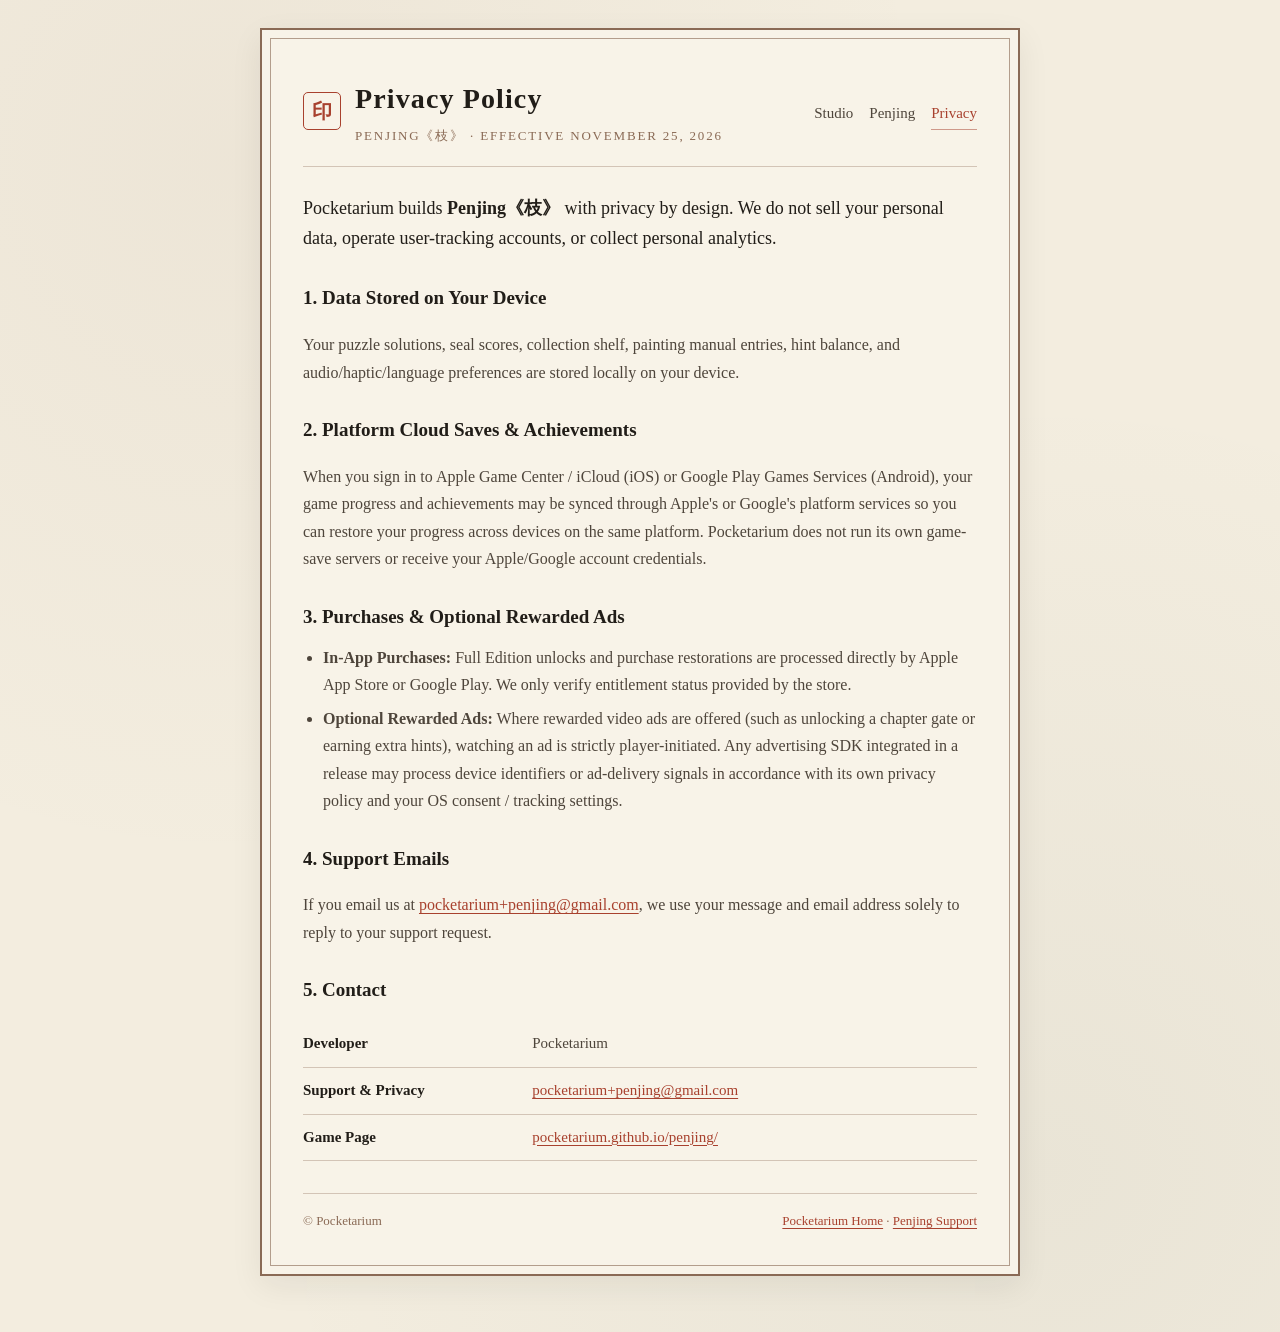
==== penjing/privacy/index.html @ ed8d2603 "feat: add Pocketarium studio and Penjing site" ====
<!doctype html>
<html lang="en">
<head>
  <meta charset="utf-8">
  <meta name="viewport" content="width=device-width, initial-scale=1">
  <title>Privacy Policy — Penjing《枝》 | Pocketarium</title>
  <meta name="description" content="Privacy Policy for Penjing《枝》 by Pocketarium.">
  <link rel="stylesheet" href="../../styles.css">
</head>
<body>
  <main class="page">
    <div class="inner">
      <header>
        <div class="brand">
          <span class="seal" aria-hidden="true">印</span>
          <div>
            <h1>Privacy Policy</h1>
            <p class="subtitle">Penjing《枝》 · Effective November 25, 2026</p>
          </div>
        </div>
        <nav aria-label="Primary">
          <a href="../../">Studio</a>
          <a href="../">Penjing</a>
          <a href="./" aria-current="page">Privacy</a>
        </nav>
      </header>

      <p class="lead">
        Pocketarium builds <strong>Penjing《枝》</strong> with privacy by design. We do not sell your
        personal data, operate user-tracking accounts, or collect personal analytics.
      </p>

      <h2>1. Data Stored on Your Device</h2>
      <p>
        Your puzzle solutions, seal scores, collection shelf, painting manual entries, hint balance,
        and audio/haptic/language preferences are stored locally on your device.
      </p>

      <h2>2. Platform Cloud Saves &amp; Achievements</h2>
      <p>
        When you sign in to Apple Game Center / iCloud (iOS) or Google Play Games Services (Android),
        your game progress and achievements may be synced through Apple's or Google's platform services
        so you can restore your progress across devices on the same platform. Pocketarium does not run
        its own game-save servers or receive your Apple/Google account credentials.
      </p>

      <h2>3. Purchases &amp; Optional Rewarded Ads</h2>
      <ul>
        <li><strong>In-App Purchases:</strong> Full Edition unlocks and purchase restorations are processed directly by Apple App Store or Google Play. We only verify entitlement status provided by the store.</li>
        <li><strong>Optional Rewarded Ads:</strong> Where rewarded video ads are offered (such as unlocking a chapter gate or earning extra hints), watching an ad is strictly player-initiated. Any advertising SDK integrated in a release may process device identifiers or ad-delivery signals in accordance with its own privacy policy and your OS consent / tracking settings.</li>
      </ul>

      <h2>4. Support Emails</h2>
      <p>
        If you email us at <a href="mailto:pocketarium+penjing@gmail.com">pocketarium+penjing@gmail.com</a>,
        we use your message and email address solely to reply to your support request.
      </p>

      <h2>5. Contact</h2>
      <table class="kv">
        <tr>
          <th>Developer</th>
          <td>Pocketarium</td>
        </tr>
        <tr>
          <th>Support &amp; Privacy</th>
          <td><a href="mailto:pocketarium+penjing@gmail.com">pocketarium+penjing@gmail.com</a></td>
        </tr>
        <tr>
          <th>Game Page</th>
          <td><a href="../">pocketarium.github.io/penjing/</a></td>
        </tr>
      </table>

      <footer>
        <span>© Pocketarium</span>
        <span><a href="../../">Pocketarium Home</a> · <a href="../">Penjing Support</a></span>
      </footer>
    </div>
  </main>
</body>
</html>
---- styles.css ----
/* Penjing & Pocketarium — rice-paper & ink static stylesheet */
:root {
  --paper: #f3eddf;
  --sheet: #f8f3e8;
  --ink: #211d18;
  --ink-soft: #4e453b;
  --ochre: #8a6a55;
  --rule: rgba(138, 106, 85, 0.34);
  --cinnabar: #a8412e;
  --foliage: #33402f;
}

* {
  box-sizing: border-box;
}

html,
body {
  margin: 0;
  padding: 0;
  background: var(--paper);
  color: var(--ink);
  font-family: "Noto Serif SC", "Noto Serif", "Source Han Serif SC", Georgia, "Times New Roman", serif;
  line-height: 1.72;
  -webkit-font-smoothing: antialiased;
}

body {
  background-image:
    radial-gradient(circle at 18% 12%, rgba(138, 106, 85, 0.06), transparent 45%),
    radial-gradient(circle at 82% 88%, rgba(51, 64, 47, 0.05), transparent 50%);
  padding: 28px 18px 56px;
}

.page {
  max-width: 760px;
  margin: 0 auto;
  background: var(--sheet);
  border: 2px solid var(--ochre);
  padding: 8px;
  box-shadow: 0 10px 30px rgba(33, 29, 24, 0.07);
}

.inner {
  border: 1px solid rgba(138, 106, 85, 0.62);
  padding: 36px 32px 32px;
}

header {
  display: flex;
  flex-wrap: wrap;
  align-items: baseline;
  justify-content: space-between;
  gap: 12px 20px;
  padding-bottom: 18px;
  border-bottom: 1px solid var(--rule);
  margin-bottom: 26px;
}

.brand {
  display: flex;
  align-items: center;
  gap: 14px;
}

.seal {
  display: inline-flex;
  align-items: center;
  justify-content: center;
  width: 38px;
  height: 38px;
  border: 1.8px solid var(--cinnabar);
  border-radius: 5px;
  color: var(--cinnabar);
  font-weight: 700;
  font-size: 20px;
  line-height: 1;
  user-select: none;
}

h1 {
  margin: 0;
  font-size: 28px;
  font-weight: 700;
  letter-spacing: 0.04em;
}

.subtitle {
  margin: 2px 0 0;
  font-size: 13px;
  letter-spacing: 0.14em;
  text-transform: uppercase;
  color: var(--ochre);
}

nav {
  display: flex;
  flex-wrap: wrap;
  gap: 16px;
  font-size: 15px;
}

nav a {
  color: var(--ink-soft);
  text-decoration: none;
  border-bottom: 1px solid transparent;
  padding-bottom: 2px;
}

nav a:hover,
nav a[aria-current="page"] {
  color: var(--cinnabar);
  border-bottom-color: rgba(168, 65, 46, 0.5);
}

h2 {
  margin: 28px 0 10px;
  font-size: 19px;
  font-weight: 700;
  color: var(--ink);
}

p,
li {
  font-size: 16px;
  color: var(--ink-soft);
}

ul {
  padding-left: 20px;
  margin: 10px 0 16px;
}

li + li {
  margin-top: 6px;
}

a {
  color: var(--cinnabar);
  text-underline-offset: 3px;
}

.lead {
  font-size: 18px;
  color: var(--ink);
  margin-top: 0;
}

.card {
  border: 1px solid var(--rule);
  background: rgba(243, 237, 223, 0.45);
  padding: 20px 22px;
  margin: 20px 0;
}

.card-title {
  margin: 0 0 6px;
  font-size: 20px;
  color: var(--ink);
}

.actions {
  display: flex;
  flex-wrap: wrap;
  gap: 12px;
  margin-top: 16px;
}

.btn {
  display: inline-block;
  padding: 9px 18px;
  border: 1.5px solid var(--ochre);
  color: var(--ink);
  text-decoration: none;
  font-size: 15px;
  background: var(--sheet);
}

.btn:hover {
  border-color: var(--cinnabar);
  color: var(--cinnabar);
}

.btn-primary {
  border-color: var(--cinnabar);
  color: var(--cinnabar);
}

.kv {
  width: 100%;
  border-collapse: collapse;
  margin: 14px 0;
}

.kv th,
.kv td {
  text-align: left;
  padding: 10px 0;
  border-bottom: 1px solid var(--rule);
  font-size: 15px;
  vertical-align: top;
}

.kv th {
  width: 34%;
  font-weight: 600;
  color: var(--ink);
  padding-right: 16px;
}

.kv td {
  color: var(--ink-soft);
  word-break: break-word;
}

footer {
  margin-top: 32px;
  padding-top: 16px;
  border-top: 1px solid var(--rule);
  display: flex;
  flex-wrap: wrap;
  justify-content: space-between;
  gap: 8px 18px;
  font-size: 13px;
  color: var(--ochre);
}

@media (max-width: 560px) {
  .inner {
    padding: 24px 18px 22px;
  }

  h1 {
    font-size: 24px;
  }
}
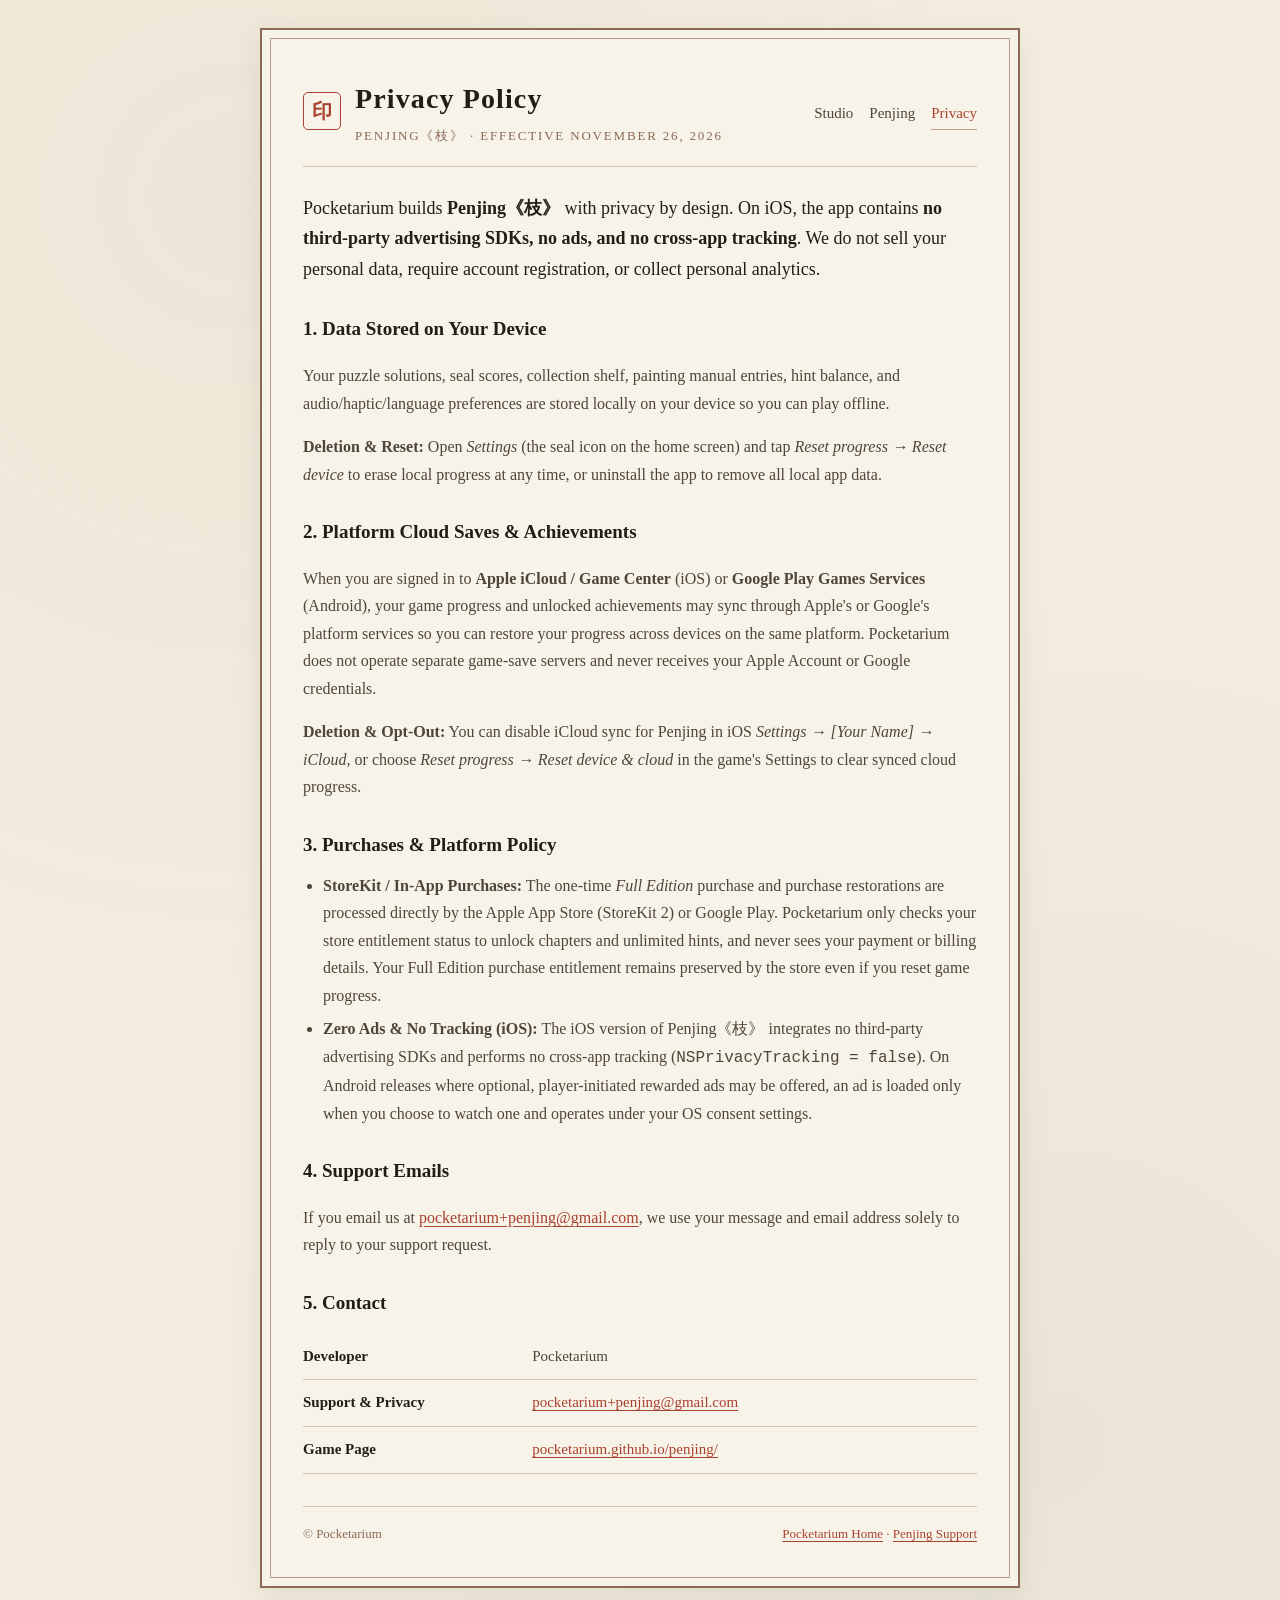
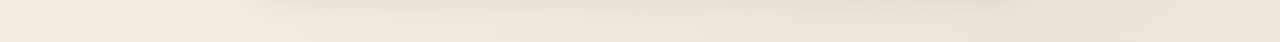
==== commit eac81a17: "docs: align Penjing privacy policy with ad-free iOS release" ====
--- a/penjing/privacy/index.html
+++ b/penjing/privacy/index.html
@@ -15,7 +15,7 @@
           <span class="seal" aria-hidden="true">印</span>
           <div>
             <h1>Privacy Policy</h1>
-            <p class="subtitle">Penjing《枝》 · Effective November 25, 2026</p>
+            <p class="subtitle">Penjing《枝》 · Effective November 26, 2026</p>
           </div>
         </div>
         <nav aria-label="Primary">
@@ -26,28 +26,41 @@
       </header>
 
       <p class="lead">
-        Pocketarium builds <strong>Penjing《枝》</strong> with privacy by design. We do not sell your
-        personal data, operate user-tracking accounts, or collect personal analytics.
+        Pocketarium builds <strong>Penjing《枝》</strong> with privacy by design. On iOS, the app
+        contains <strong>no third-party advertising SDKs, no ads, and no cross-app tracking</strong>.
+        We do not sell your personal data, require account registration, or collect personal analytics.
       </p>
 
       <h2>1. Data Stored on Your Device</h2>
       <p>
         Your puzzle solutions, seal scores, collection shelf, painting manual entries, hint balance,
-        and audio/haptic/language preferences are stored locally on your device.
+        and audio/haptic/language preferences are stored locally on your device so you can play offline.
+      </p>
+      <p>
+        <strong>Deletion &amp; Reset:</strong> Open <em>Settings</em> (the seal icon on the home screen)
+        and tap <em>Reset progress → Reset device</em> to erase local progress at any time, or uninstall
+        the app to remove all local app data.
       </p>
 
       <h2>2. Platform Cloud Saves &amp; Achievements</h2>
       <p>
-        When you sign in to Apple Game Center / iCloud (iOS) or Google Play Games Services (Android),
-        your game progress and achievements may be synced through Apple's or Google's platform services
-        so you can restore your progress across devices on the same platform. Pocketarium does not run
-        its own game-save servers or receive your Apple/Google account credentials.
+        When you are signed in to <strong>Apple iCloud / Game Center</strong> (iOS) or
+        <strong>Google Play Games Services</strong> (Android), your game progress and unlocked
+        achievements may sync through Apple's or Google's platform services so you can restore your
+        progress across devices on the same platform. Pocketarium does not operate separate game-save
+        servers and never receives your Apple Account or Google credentials.
+      </p>
+      <p>
+        <strong>Deletion &amp; Opt-Out:</strong> You can disable iCloud sync for Penjing in iOS
+        <em>Settings → [Your Name] → iCloud</em>, or choose
+        <em>Reset progress → Reset device &amp; cloud</em> in the game's Settings to clear synced
+        cloud progress.
       </p>
 
-      <h2>3. Purchases &amp; Optional Rewarded Ads</h2>
+      <h2>3. Purchases &amp; Platform Policy</h2>
       <ul>
-        <li><strong>In-App Purchases:</strong> Full Edition unlocks and purchase restorations are processed directly by Apple App Store or Google Play. We only verify entitlement status provided by the store.</li>
-        <li><strong>Optional Rewarded Ads:</strong> Where rewarded video ads are offered (such as unlocking a chapter gate or earning extra hints), watching an ad is strictly player-initiated. Any advertising SDK integrated in a release may process device identifiers or ad-delivery signals in accordance with its own privacy policy and your OS consent / tracking settings.</li>
+        <li><strong>StoreKit / In-App Purchases:</strong> The one-time <em>Full Edition</em> purchase and purchase restorations are processed directly by the Apple App Store (StoreKit 2) or Google Play. Pocketarium only checks your store entitlement status to unlock chapters and unlimited hints, and never sees your payment or billing details. Your Full Edition purchase entitlement remains preserved by the store even if you reset game progress.</li>
+        <li><strong>Zero Ads &amp; No Tracking (iOS):</strong> The iOS version of Penjing《枝》 integrates no third-party advertising SDKs and performs no cross-app tracking (<code>NSPrivacyTracking = false</code>). On Android releases where optional, player-initiated rewarded ads may be offered, an ad is loaded only when you choose to watch one and operates under your OS consent settings.</li>
       </ul>
 
       <h2>4. Support Emails</h2>
